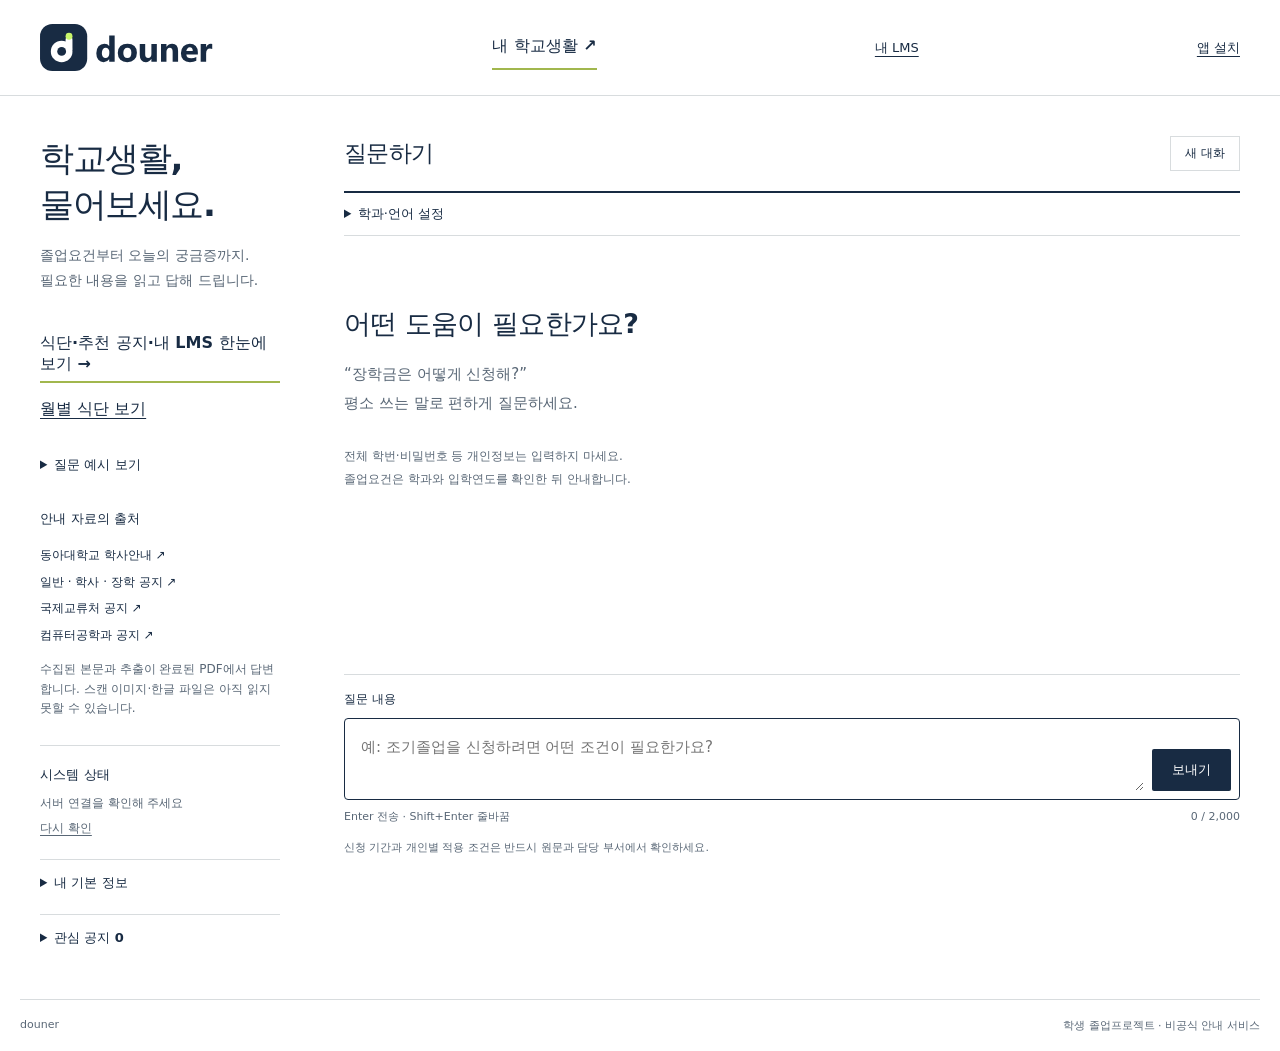
==== html/chat.html @ 3a292346 "Initail commit : douner RAG v2" ====
<!DOCTYPE html>

<html lang="ko">
<head>
<meta charset="utf-8"/><meta content="width=device-width,initial-scale=1,viewport-fit=cover" name="viewport"/>
<title>질문하기 · douner</title><link href="style.css" rel="stylesheet"/><link href="student.css" rel="stylesheet"/><script defer="" src="student.js"></script><script defer="" src="app.js"></script>
<meta content="#182b43" name="theme-color"/><meta content="yes" name="apple-mobile-web-app-capable"/><meta content="douner" name="apple-mobile-web-app-title"/>
<link href="/manifest.webmanifest" rel="manifest"/><link href="/icons/apple-touch-icon.png" rel="apple-touch-icon"/>
<link href="mobile.css" rel="stylesheet"/><script defer="" src="pwa.js"></script>
<link href="icons/favicon-32.png" rel="icon" sizes="32x32" type="image/png"/><link href="personal-demo.css" rel="stylesheet"/></head>
<body>
<a class="skip" href="#question">질문 입력으로 이동</a>
<header class="site-header"><a class="brand" href="index.html"><img alt="douner" class="brand-logo" height="96" src="icons/douner-logo.svg" width="354"/></a><a class="personal-entry" href="personal-demo.html">내 학교생활 ↗</a></header>
<main class="desk">
<aside class="sidebar" id="student-settings">
<h1>학교생활, <br/>물어보세요.</h1>
<p class="intro">졸업요건부터 오늘의 궁금증까지.<br/>필요한 내용을 읽고 답해 드립니다.</p><p><a class="personal-entry" href="personal-demo.html">식단·추천 공지·내 LMS 한눈에 보기 →</a></p>
<p><a href="meals.html">월별 식단 보기</a></p>
<details class="side-section question-examples"><summary>질문 예시 보기</summary><div class="examples">
<button data-question="졸업하려면 어떤 조건을 확인해야 해?" type="button">졸업하려면 어떤 조건을 확인해야 해?</button>
<button data-question="조기졸업 조건 알려줘" type="button">조기졸업 조건 알려줘</button>
<button data-question="유학생 관련 최근 공지 알려줘" type="button">유학생 관련 최근 공지 알려줘</button>
<button data-question="장학금 신청 공지 알려줘" type="button">장학금 신청 공지 알려줘</button>
<button data-question="컴퓨터공학과 최근 공지 알려줘" type="button">컴퓨터공학과 최근 공지 알려줘</button>
</div></details>
<section class="side-section"><h2>안내 자료의 출처</h2><ul class="source-list"><li><a href="https://www.donga.ac.kr/kor/CMS/Contents/Contents.do?mCode=MN137" rel="noopener noreferrer" target="_blank">동아대학교 학사안내 ↗</a></li><li><a href="https://www.donga.ac.kr/kor/CMS/Board/Board.do?mCode=MN170" rel="noopener noreferrer" target="_blank">일반 · 학사 · 장학 공지 ↗</a></li><li><a href="https://global.donga.ac.kr/global/CMS/Board/Board.do?mCode=MN066" rel="noopener noreferrer" target="_blank">국제교류처 공지 ↗</a></li><li><a href="https://computer.donga.ac.kr/computer/CMS/Board/Board.do?mCode=MN044" rel="noopener noreferrer" target="_blank">컴퓨터공학과 공지 ↗</a></li></ul><p class="micro">수집된 본문과 추출이 완료된 PDF에서 답변합니다. 스캔 이미지·한글 파일은 아직 읽지 못할 수 있습니다.</p></section>
<section class="system-state"><h2>시스템 상태</h2><p id="system-status" role="status">연결 확인 중…</p><button id="refresh-status" type="button">다시 확인</button></section>
<details class="student-panel"><summary>내 기본 정보</summary>
<p class="micro">선택 사항입니다. 이 브라우저에 저장하고, 질문할 때 참고합니다. 다른 기기와 동기화되지 않습니다.</p>
<form id="profile-form">
<label for="profile-department">학과</label><input id="profile-department" list="department-list" maxlength="100" placeholder="예: 컴퓨터공학과"/><datalist id="department-list"></datalist>
<label for="profile-year">입학연도</label><input id="profile-year" max="2100" min="1970" placeholder="예: 2023" type="number"/>
<label for="profile-campus">캠퍼스</label><select id="profile-campus"><option value="">선택 안 함</option><option value="2">승학</option><option value="1">구덕·부민</option></select>
<button type="submit">기본 정보 저장</button><button id="profile-delete" type="button">기본 정보 삭제</button>
</form>
</details>
<details class="student-panel"><summary>관심 공지 <span id="saved-count">0</span> <span id="due-count"></span></summary>
<p class="micro" id="deadline-summary"></p><p class="micro">마감일은 원문 확인 후 직접 설정합니다. 이 브라우저에만 저장됩니다. 앱을 닫으면 알림이 발송되지 않습니다.</p><div id="saved-notices"></div>
</details>
<p class="micro" id="student-status" role="status"></p>
</aside>
<section aria-labelledby="chat-heading" class="chat-panel">
<div class="chat-top"><div><h2 id="chat-heading">질문하기</h2></div><button class="text-button" id="clear-chat" type="button">새 대화</button></div>
<details class="chat-settings"><summary>학과·언어 설정</summary>
<fieldset class="language-picker"><legend>답변 언어</legend><div><button aria-pressed="true" data-lang="ko" type="button">한국어</button><button aria-pressed="false" data-lang="ja" type="button">日本語</button><button aria-pressed="false" data-lang="en" type="button">English</button><button aria-pressed="false" data-lang="zh" type="button">中文</button></div></fieldset>
<div class="scope-picker"><label for="category">학과·자료 범위</label><select id="category"><option value="">전체 자료</option></select><label for="search-mode">답변 범위</label><select id="search-mode"><option value="auto">질문에 맞춰 찾기</option><option value="latest">최근 공지 요약</option><option value="semantic">내용으로 질문하기</option></select><p class="micro">학과별 조건을 질문할 때는 해당 학과를 선택해 주세요. 전체 자료에는 다른 학과의 안내도 포함됩니다.</p></div>
</details>
<div aria-live="polite" aria-relevant="additions text" class="messages" id="messages" role="log">
<div class="welcome" id="welcome"><h3>어떤 도움이 필요한가요?</h3><p>“장학금은 어떻게 신청해?”<br/>평소 쓰는 말로 편하게 질문하세요.</p><p class="micro">전체 학번·비밀번호 등 개인정보는 입력하지 마세요.<br/>졸업요건은 학과와 입학연도를 확인한 뒤 안내합니다.</p></div>
</div>
<form class="composer" id="chat-form"><label for="question">질문 내용</label><div class="input-row"><textarea id="question" maxlength="2000" name="question" placeholder="예: 조기졸업을 신청하려면 어떤 조건이 필요한가요?" required="" rows="2"></textarea><button id="send" type="submit">보내기</button></div><p class="micro">Enter 전송 · Shift+Enter 줄바꿈 <span id="char-count">0 / 2,000</span></p></form>
<div class="panel-note">신청 기간과 개인별 적용 조건은 반드시 원문과 담당 부서에서 확인하세요.</div>
</section>
</main>
<footer class="site-footer"><span>douner</span><span>학생 졸업프로젝트 · 비공식 안내 서비스</span></footer>
<dialog aria-labelledby="deadline-heading" id="deadline-dialog">
<h2 id="deadline-heading">마감일 설정</h2><p id="deadline-title"></p>
<p class="micro">공지 원문에서 신청 마감일을 확인하고 직접 설정해 주세요. 입력 칸을 비우면 마감일을 삭제합니다.</p>
<form id="deadline-form"><label for="deadline-input">마감일시 (한국 시간)</label><input id="deadline-input" type="datetime-local"/><button type="submit">저장</button><button data-close-dialog="" type="button">취소</button></form>
</dialog>
<dialog aria-labelledby="report-heading" id="report-dialog">
<h2 id="report-heading">답변 오류 신고</h2><p class="micro">전송하면 해당 질문·답변·참고자료와 작성한 신고 내용이 운영자에게 전달됩니다. 민감한 개인정보는 작성하지 마세요.</p>
<details><summary>전송할 질문과 답변 확인</summary><pre id="report-preview"></pre></details>
<form id="report-form">
<label for="report-reason">신고 이유</label><select id="report-reason"><option value="wrong_answer">내용이 틀렸어요</option><option value="outdated">오래된 정보예요</option><option value="wrong_source">출처가 맞지 않아요</option><option value="missing_detail">필요한 내용이 빠졌어요</option><option value="other">기타</option></select>
<label for="report-comment">추가 설명 (선택)</label><textarea id="report-comment" maxlength="1000" rows="3"></textarea>
<p class="micro" id="report-status" role="status"></p><button id="report-send" type="submit">신고 전송</button><button data-close-dialog="" type="button">취소</button>
</form>
</dialog>
</body></html>
---- html/style.css ----
/* A quiet reading desk. Existing navy is the only accent. */
:root { --paper:#fff; --white:#fff; --ink:#182b43; --blue:#244e77; --muted:#596776; --line:#d8dcde; --soft:#edf0f2; font-family:"Pretendard","Noto Sans KR","Malgun Gothic",system-ui,sans-serif; color:var(--ink); background:var(--paper); font-synthesis:none; }
* { box-sizing:border-box; }
body { margin:0; }
a { color:inherit; text-underline-offset:4px; }
button,textarea,select { font:inherit; color:inherit; }
button,a { touch-action:manipulation; }
button { cursor:pointer; }
button:disabled { cursor:wait; opacity:.55; }
:focus-visible { outline:2px solid var(--blue); outline-offset:4px; }
.skip { position:fixed; top:-100px; left:20px; background:white; padding:12px; z-index:10; }
.skip:focus { top:12px; }
.site-header { max-width:1320px; margin:auto; padding:24px 40px; display:flex; align-items:center; justify-content:space-between; gap:20px; border-bottom:1px solid var(--line); }
.brand { display:flex; gap:12px; align-items:center; text-decoration:none; font-size:19px; font-weight:700; }
.brand-logo { display:block; width:174px; height:auto; flex-shrink:0; }
@media(max-width:760px){.brand-logo{width:132px}.site-header{flex-wrap:wrap}.site-header .brand{margin-right:auto}}
.brand small { display:block; margin-top:4px; color:var(--muted); font-size:11px; font-weight:400; }
.brand-mark { font-family:serif; font-size:24px; letter-spacing:2px; padding-right:12px; border-right:1px solid var(--line); }
.project-label { font-size:12px; color:var(--muted); }
.desk { max-width:1320px; margin:auto; display:grid; grid-template-columns:240px minmax(0,1fr); gap:64px; padding:40px; }
.sidebar h1 { font-size:34px; line-height:1.35; letter-spacing:-1.4px; margin:0 0 15px; font-weight:650; }
.intro { font-size:14px; line-height:1.8; color:var(--muted); margin:0 0 34px; }
h2 { font-size:13px; font-weight:650; margin:0 0 14px; }
.side-section { margin-top:28px; }
.question-examples summary { cursor:pointer; font-size:13px; font-weight:650; padding:8px 0; }
.examples { display:grid; }
.examples button { border:0; border-bottom:1px solid var(--line); background:none; text-align:left; padding:13px 0; font-size:13px; line-height:1.65; }
.examples button:hover { color:var(--blue); text-decoration:underline; text-underline-offset:4px; }
.source-list { list-style:none; margin:0; padding:0; font-size:12px; line-height:2.2; }
.source-list a { text-decoration:none; }
.source-list a:hover { text-decoration:underline; }
.micro { font-size:12px; line-height:1.65; color:var(--muted); }
.system-state { margin-top:26px; padding-top:20px; border-top:1px solid var(--line); }
.system-state h2 { margin-bottom:8px; }
.system-state p { display:inline; font-size:12px; color:var(--muted); }
.system-state button { display:block; background:none; border:0; text-decoration:underline; text-underline-offset:3px; padding:0; margin-top:8px; color:var(--muted); font-size:12px; }
.chat-panel { min-width:0; display:flex; flex-direction:column; align-self:start; height:calc(100dvh - 180px); min-height:630px; max-height:1000px; }
.chat-top { display:flex; align-items:center; justify-content:space-between; gap:20px; padding:0 0 20px; border-bottom:2px solid var(--ink); }
.chat-top h2 { font-size:23px; margin:0; letter-spacing:-.7px; }
.text-button { background:none; border:1px solid var(--line); padding:8px 14px; font-size:12px; }
.text-button:hover { border-color:var(--ink); }
.language-picker { border:0; border-bottom:1px solid var(--line); padding:12px 0; margin:0; display:flex; align-items:center; gap:12px; }
.language-picker legend { float:left; font-size:12px; color:var(--muted); padding:8px 0; margin-right:18px; }
.language-picker div { display:flex; flex-wrap:wrap; gap:5px; }
.language-picker button { background:none; border:0; border-bottom:2px solid transparent; padding:7px 9px; color:var(--muted); font-size:13px; }
.language-picker button[aria-pressed=true] { border-color:var(--ink); color:var(--ink); font-weight:700; }
.scope-picker { display:flex; flex-wrap:wrap; align-items:center; gap:8px 10px; padding:12px 0; }
.scope-picker label { font-size:12px; color:var(--muted); }
.scope-picker select { min-width:0; max-width:100%; padding:7px 24px 7px 8px; font-size:12px; background:white; border:1px solid var(--line); }
.scope-picker .micro { flex-basis:100%; margin:0; font-size:11px; }
.messages { flex:1; min-height:200px; overflow:auto; padding:28px 12px 20px 0; scrollbar-width:thin; }
.welcome { padding:34px 0; }
.welcome h3 { font-size:27px; font-weight:600; letter-spacing:-.8px; margin:0 0 18px; }
.welcome p { color:var(--muted); font-size:15px; line-height:1.9; }
.welcome .micro { margin-top:28px; font-size:12px; }
.message { margin:0 0 32px; max-width:100%; }
.message-label { font-size:12px; font-weight:650; margin:0 0 10px; }
.bubble { font-size:15px; line-height:1.95; white-space:pre-wrap; overflow-wrap:anywhere; max-width:74ch; }
.message.user { margin-left:15%; }
.message.user .message-label { text-align:right; color:var(--muted); }
.message.user .bubble { margin-left:auto; background:var(--soft); padding:12px 16px; border-radius:4px; }
.references { margin-top:24px; padding-top:14px; border-top:1px solid var(--line); }
.references h3 { font-size:12px; color:var(--muted); margin:0 0 4px; }
.reference { padding:10px 0; }
.reference a { font-size:13px; line-height:1.65; font-weight:500; }
.reference p { margin:5px 0 0; color:var(--muted); font-size:11px; overflow-wrap:anywhere; }
.reference p:nth-of-type(2) { display:none; } /* The title already links to the full source URL. */
.composer { margin-top:auto; padding-top:16px; border-top:1px solid var(--line); }
.composer label { display:block; font-size:12px; font-weight:650; margin-bottom:10px; }
.input-row { display:flex; align-items:stretch; border:1px solid var(--ink); border-radius:4px; padding:8px; gap:8px; }
.input-row textarea { flex:1; min-width:0; resize:vertical; min-height:62px; max-height:140px; border:0; background:white; padding:8px; font-size:15px; line-height:1.6; }
.input-row button { align-self:flex-end; background:var(--ink); border:0; color:white; font-size:13px; padding:12px 20px; border-radius:2px; }
.composer .micro { display:flex; justify-content:space-between; gap:12px; margin:8px 0; font-size:11px; }
.panel-note { color:var(--muted); font-size:11px; line-height:1.6; padding-top:4px; }
.site-footer { max-width:1240px; margin:0 auto; padding:18px 0; border-top:1px solid var(--line); display:flex; justify-content:space-between; gap:15px; font-size:11px; color:var(--muted); }
.landing { max-width:1120px; margin:0 auto; padding:64px 40px; }
.landing h1 { margin:0 0 24px; font-size:clamp(38px,5vw,62px); letter-spacing:-2px; font-weight:650; line-height:1.3; }
.lead { font-size:17px; line-height:1.9; color:var(--muted); }
.primary-link { display:inline-block; background:var(--ink); color:white; text-decoration:none; padding:14px 24px; margin:16px 0 54px; }
.landing-grid { display:grid; grid-template-columns:repeat(3,1fr); gap:40px; padding-top:24px; border-top:1px solid var(--line); }
.landing-grid h2 { font-size:16px; }
.landing-grid p { font-size:14px; line-height:1.8; color:var(--muted); }
.notice-note { margin-top:40px; font-size:12px; color:var(--muted); }
@media(max-width:1000px) { .desk { grid-template-columns:210px minmax(0,1fr); padding:28px; gap:30px; } .site-header { padding:20px 28px; } .site-footer { margin:0 28px; } .scope-picker select { max-width:220px; } }
@media(max-width:760px) { .site-header { padding:18px 20px; } .project-label { display:none; } .desk { display:flex; flex-direction:column; padding:24px 20px; gap:24px; } .sidebar h1 { font-size:25px; margin-bottom:10px; } .sidebar h1 br,.intro br { display:none; } .intro { margin-bottom:16px; font-size:13px; } .side-section { margin-top:16px; } .sidebar section.side-section,.system-state { display:none; } .examples { grid-template-columns:1fr 1fr; gap:0 20px; } .examples button { padding:9px 0; font-size:12px; } .chat-panel { height:auto; min-height:600px; max-height:none; } .messages { max-height:60dvh; min-height:220px; padding-right:0; } .chat-top h2 { font-size:21px; } .welcome { padding:25px 0; } .welcome h3 { font-size:22px; } .bubble { font-size:15px; } .scope-picker select { max-width:calc(100% - 96px); } .site-footer { margin:0 20px; flex-direction:column; } .landing { padding:40px 24px; } .landing-grid { grid-template-columns:1fr; gap:18px; } }
@media(prefers-reduced-motion:reduce) { * { scroll-behavior:auto!important; } }
---- html/student.css ----
.student-panel{margin-top:22px;border-top:1px solid var(--line);padding-top:14px}.student-panel summary{cursor:pointer;font-size:13px;font-weight:650}.student-panel label,dialog label{display:block;font-size:13px;margin:14px 0 6px}.student-panel input,.student-panel select,dialog input,dialog select,dialog textarea{width:100%;min-width:0;box-sizing:border-box;font:inherit;font-size:14px;padding:8px;border:1px solid var(--line);background:white;color:var(--ink)}.student-panel button,dialog button,.save-notice,.report-answer{font:inherit;font-size:12px;padding:7px 10px;border:1px solid var(--line);background:white;color:var(--ink);margin:10px 6px 0 0}.saved-notice{border-top:1px solid var(--line);padding:14px 0}.saved-notice a{font-size:13px;line-height:1.7;overflow-wrap:anywhere}.saved-notice .micro{margin-bottom:0}.report-answer{display:block;margin-top:16px}dialog{border:1px solid var(--line);max-width:520px;width:calc(100% - 36px);max-height:85dvh;overflow:auto;color:var(--ink);padding:24px}dialog::backdrop{background:rgb(0 0 0 / 35%)}dialog h2{font-size:20px}dialog pre{white-space:pre-wrap;overflow-wrap:anywhere;max-height:220px;overflow:auto;font:inherit;font-size:13px;line-height:1.7}dialog button[type=submit]{background:var(--ink);color:white}dialog p{line-height:1.7}dialog summary{cursor:pointer;font-size:13px}
---- html/mobile.css ----
.mobile-nav{display:none}.install-link{font-size:13px;white-space:nowrap}.network-notice,.update-notice{max-width:1240px;margin:0 auto;padding:12px 20px;background:#edf0f2;font-size:13px;line-height:1.6}.network-notice[hidden]{display:none}.update-notice button{margin-left:8px;padding:8px 12px;border:1px solid var(--ink);background:white}.chat-settings{border-bottom:1px solid var(--line)}.chat-settings summary{padding:12px 0;cursor:pointer;font-size:13px}.install-page{max-width:720px;margin:auto;padding:40px 24px}.install-page h1{font-size:30px;line-height:1.4}.install-page h2{font-size:19px;margin:30px 0 12px}.install-page p,.install-page li{line-height:1.85}.install-page li{margin:8px 0}.install-page button{padding:13px 20px;background:var(--ink);color:white;border:0;min-height:44px}.install-page img{width:72px;height:72px;border-radius:16px}.install-page .micro{font-size:13px}#student-settings{scroll-margin-top:20px}.brand{min-width:0}.reference a{overflow-wrap:anywhere}
@media(min-width:761px){.chat-settings{margin-bottom:8px}.chat-settings .scope-picker{padding-top:8px}}
@media(max-width:760px){
  body{padding-bottom:calc(66px + env(safe-area-inset-bottom));padding-left:env(safe-area-inset-left);padding-right:env(safe-area-inset-right)}
  .site-header{padding:calc(12px + env(safe-area-inset-top)) 16px 12px;gap:12px}.brand{font-size:17px;gap:9px}.brand-mark{font-size:21px;padding-right:9px}.brand small{font-size:10px}.site-header>a:not(.brand){font-size:12px;white-space:nowrap}
  .desk{padding:16px;gap:32px}.chat-panel{order:-1;min-height:430px;height:calc(100dvh - 165px - env(safe-area-inset-top) - env(safe-area-inset-bottom));max-height:none;width:100%}
  .chat-top{padding-bottom:10px}.chat-top h2{font-size:21px}.chat-top button{min-height:44px}.chat-settings{flex-shrink:0}.chat-settings summary{min-height:44px;padding:12px 0}.chat-settings[open]{max-height:230px;overflow:auto}.language-picker{padding-top:0;display:block}.language-picker legend{float:none;margin:0;padding:4px 0}.language-picker button{min-height:44px;padding:8px 10px}.scope-picker{gap:8px}.scope-picker label{width:88px}.scope-picker select{font-size:16px;min-height:44px;max-width:calc(100% - 102px);flex:1}.scope-picker .micro{font-size:12px}
  .messages{min-height:80px;max-height:none;padding:16px 0;overscroll-behavior:contain}.welcome{padding:16px 0}.welcome h3{font-size:22px}.welcome .micro{margin-top:16px}.message{margin-bottom:24px}.bubble{font-size:16px;line-height:1.85}.message.user{margin-left:10%}.composer{flex-shrink:0;padding-top:10px;background:white}.composer label{margin-bottom:6px}.input-row{padding:5px;gap:4px}.input-row textarea{font-size:16px;min-height:50px;max-height:100px}.input-row button{min-height:44px;padding:10px 14px}.panel-note{font-size:10px}
  .sidebar{width:100%;border-top:1px solid var(--line);padding-top:24px}.sidebar h1{font-size:24px}.student-panel input,.student-panel select,dialog input,dialog select,dialog textarea{font-size:16px;min-height:44px}.student-panel button,dialog button,.save-notice,.report-answer{min-height:44px}.student-panel summary{min-height:44px}.saved-notice a{overflow-wrap:anywhere}
  .mobile-nav{position:fixed;bottom:0;left:0;right:0;z-index:5;display:grid;grid-template-columns:repeat(4,1fr);padding:4px max(8px,env(safe-area-inset-right)) calc(4px + env(safe-area-inset-bottom)) max(8px,env(safe-area-inset-left));border-top:1px solid var(--line);background:white}.mobile-nav a{min-height:50px;display:flex;align-items:center;justify-content:center;text-decoration:none;font-size:13px;color:var(--muted)}.mobile-nav a[aria-current=page]{color:var(--ink);font-weight:700;border-top:2px solid var(--ink)}
  .meal-page{padding:24px 16px}.meal-filter input,.meal-filter select,.meal-filter button{font-size:16px;min-height:44px;max-width:100%}.meal-calendar button{min-height:64px}.site-footer{margin:0 16px}.install-page{padding:24px 20px}.landing{padding:36px 20px}.landing h1{font-size:36px}.primary-link{margin-bottom:20px}
}
---- html/personal-demo.css ----
.personal-entry{display:inline-flex;align-items:center;min-height:44px;font-weight:700;color:#182b43;text-decoration:none;border-bottom:2px solid #a1b74d;padding:6px 0}
#brief-cafeteria{display:block;width:100%;margin-bottom:16px}.selected-meal{max-height:390px;overflow-y:auto;scrollbar-width:thin;padding-right:8px;overscroll-behavior:contain}
body[data-personal-demo]{background:#f4f5f1;color:#182b43}
.dashboard-nav{display:flex;gap:24px;align-items:center;font-size:14px}.dashboard-nav a{text-decoration:none}.dashboard-nav [aria-current]{font-weight:750;border-bottom:2px solid #8caa43;padding:10px 0}
.personal-dashboard{max-width:1200px;margin:44px auto;padding:0 28px 80px;line-height:1.65}
.dashboard-intro{border-left:5px solid #9bb44d;padding-left:22px;margin-bottom:22px}.dashboard-intro h1{font-size:clamp(28px,4vw,40px);letter-spacing:-1.8px;line-height:1.25;margin:0 0 12px}.dashboard-intro p{color:#53616a;margin:0}
.personal-dashboard #account-status{font-size:13px;color:#53616a}.personal-dashboard #brief-panel{border:0;padding:0;margin-top:24px}
.personal-dashboard #brief-summary{font-size:15px;margin:0 0 8px}.personal-dashboard #today-glance{background:#e7ecd9;padding:14px 18px;border-left:3px solid #718838;margin:12px 0 24px;font-weight:650}
.dashboard-top-grid{display:grid;grid-template-columns:minmax(0,0.85fr) minmax(0,1.4fr);gap:24px;align-items:start}.dashboard-bottom-grid{display:grid;grid-template-columns:1fr 1fr;gap:24px;margin-top:24px}
.personal-dashboard .dashboard-card{background:#fff;border:1px solid #dce1d8;border-top:3px solid #182b43;padding:26px;min-width:0;margin-top:0}
.dashboard-card h3,.dashboard-card h2{margin:0 0 12px;font-size:22px;letter-spacing:-.7px}.dashboard-card>p{font-size:14px;color:#53616a}.meal-card{border-top-color:#8caa43!important}.meal-card label{display:inline-block;margin:0 10px 14px 0;font-size:14px}.meal-card #brief-campus{width:auto;padding:6px 12px;min-height:40px}
#brief-meals h4{margin:20px 0 8px;font-size:16px}#brief-meals pre{white-space:pre-wrap;overflow-wrap:anywhere;font:inherit;line-height:1.9;margin:0;padding:14px 0;border-top:1px solid #e5e8e1}#brief-meals>p{font-size:12px;color:#5a666d}.dashboard-text-link{display:inline-block;margin-top:20px;font-size:14px;font-weight:700}
.notice-card #interest-results{max-height:570px;overflow:auto;scrollbar-width:thin;padding-right:8px}.notice-card .interest-card{padding:20px 0}.notice-card .interest-card:first-child{border-top:0}.notice-card .interest-card h4{font-size:17px;line-height:1.55}.notice-card .interest-card p{font-size:14px}.notice-card .interest-card button{font-size:13px;padding:6px 12px;min-height:36px}
.interest-settings{margin-top:18px;border-top:1px solid #dce1d8;padding-top:16px}.personal-dashboard summary{cursor:pointer;font-weight:650;min-height:40px}.personal-dashboard input:not([type=checkbox]){width:100%;box-sizing:border-box;border:1px solid #bac3cb;padding:10px;font:inherit}.personal-dashboard fieldset{border:1px solid #dce1d8;margin:18px 0;padding:12px}.personal-dashboard #interest-form fieldset label{display:inline-flex;gap:6px;margin:6px 12px 6px 0;font-size:14px}
.dashboard-bottom-grid ul{list-style:none;padding:0;margin:16px 0}.dashboard-bottom-grid li{border-top:1px solid #e2e6dd;padding:15px 0;font-size:14px;overflow-wrap:anywhere}.dashboard-bottom-grid li button{background:#eef1e8;color:#182b43;font-size:12px;margin-left:8px;min-height:32px;padding:4px 10px}.dashboard-bottom-grid details{border-top:1px solid #dce1d8;padding-top:16px}
.dashboard-controls{margin:24px 0;display:flex;gap:10px;flex-wrap:wrap}.dashboard-controls #brief-notify{background:transparent;color:#182b43;border:1px solid #b9c2b3}.dashboard-controls .micro{flex-basis:100%;margin:0}.personal-dashboard .lms-card{margin-top:32px}.eyebrow{font-size:11px;letter-spacing:2px;color:#65724b;font-weight:750;margin:0 0 5px}#canvas-logout{float:right;background:transparent;color:#52616a;border:1px solid #c6cec0}.personal-dashboard .login-card{max-width:620px;margin:28px 0}.demo-notes{font-size:13px;border-top:1px solid #dce1d8;margin-top:30px;padding-top:20px}
.personal-dashboard :focus-visible,.personal-entry:focus-visible{outline:3px solid #68842a;outline-offset:4px}.personal-dashboard [hidden]{display:none!important}
@media(max-width:760px){.personal-dashboard{padding:0 18px 60px;margin-top:28px}.dashboard-top-grid,.dashboard-bottom-grid{grid-template-columns:1fr;gap:18px}.personal-dashboard .dashboard-card{padding:20px}.dashboard-nav{gap:14px;font-size:12px}.notice-card #interest-results{max-height:none}.dashboard-intro{padding-left:16px}.dashboard-controls button{width:100%}.personal-dashboard #canvas-logout{float:none;margin-bottom:16px}.site-header .personal-entry{font-size:14px}}
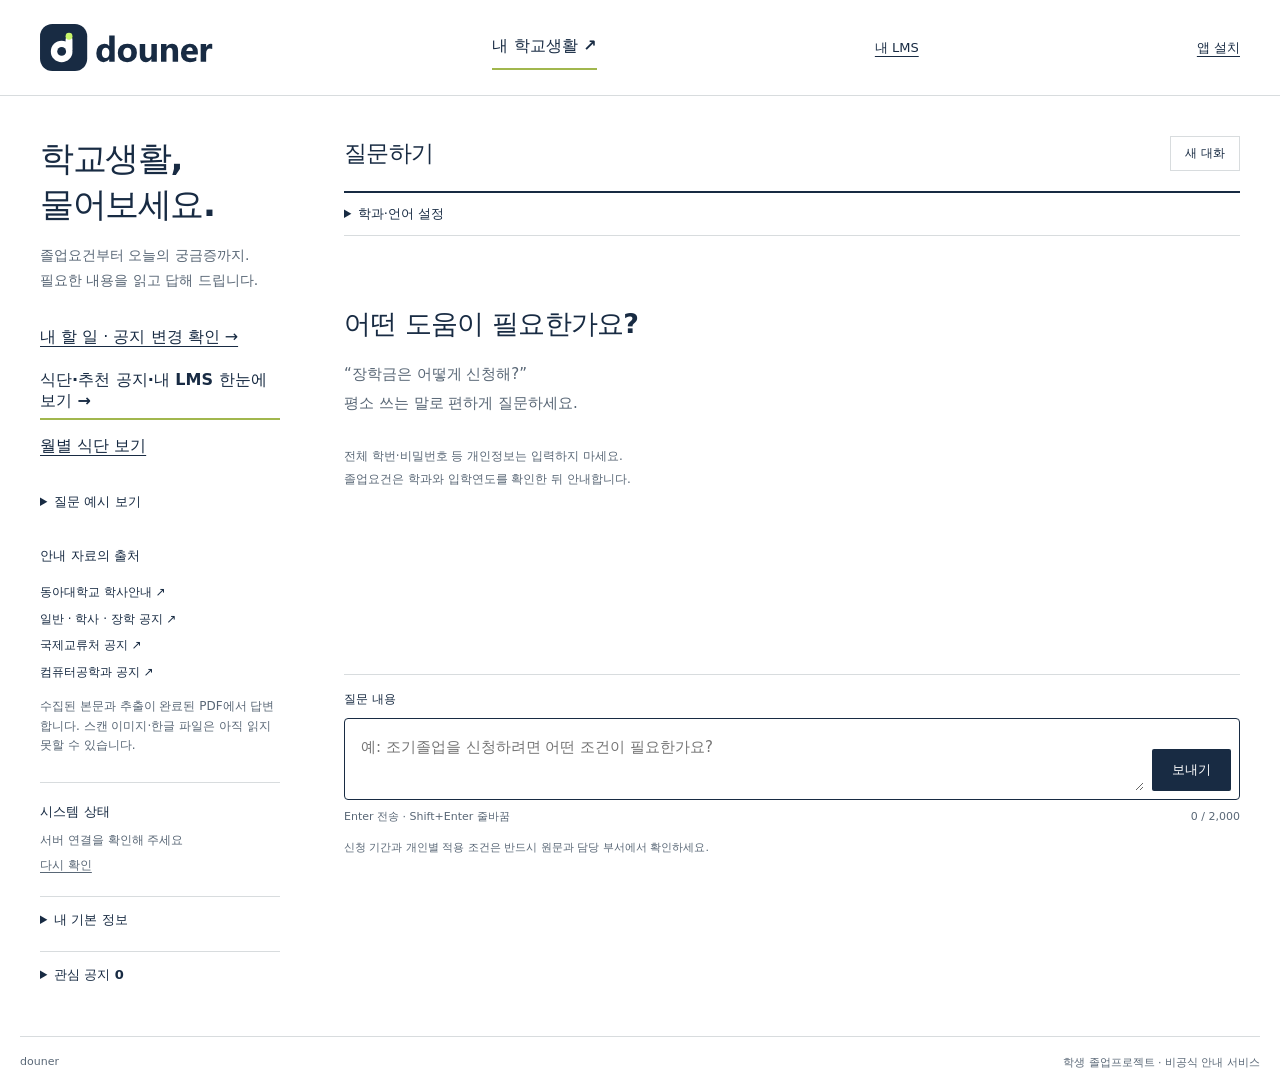
==== commit ed87d1b6: "Improve meals refresh, exam answers, and personal LMS assistant" ====
--- a/html/chat.html
+++ b/html/chat.html
@@ -3,7 +3,7 @@
 <html lang="ko">
 <head>
 <meta charset="utf-8"/><meta content="width=device-width,initial-scale=1,viewport-fit=cover" name="viewport"/>
-<title>질문하기 · douner</title><link href="style.css" rel="stylesheet"/><link href="student.css" rel="stylesheet"/><script defer="" src="student.js"></script><script defer="" src="app.js"></script>
+<title>질문하기 · douner</title><link href="style.css" rel="stylesheet"/><link href="student.css" rel="stylesheet"/><script defer="" src="student.js"></script><script defer="" src="answer-stream.js"></script><script defer="" src="app.js"></script>
 <meta content="#182b43" name="theme-color"/><meta content="yes" name="apple-mobile-web-app-capable"/><meta content="douner" name="apple-mobile-web-app-title"/>
 <link href="/manifest.webmanifest" rel="manifest"/><link href="/icons/apple-touch-icon.png" rel="apple-touch-icon"/>
 <link href="mobile.css" rel="stylesheet"/><script defer="" src="pwa.js"></script>
@@ -14,7 +14,7 @@
 <main class="desk">
 <aside class="sidebar" id="student-settings">
 <h1>학교생활, <br/>물어보세요.</h1>
-<p class="intro">졸업요건부터 오늘의 궁금증까지.<br/>필요한 내용을 읽고 답해 드립니다.</p><p><a class="personal-entry" href="personal-demo.html">식단·추천 공지·내 LMS 한눈에 보기 →</a></p>
+<p class="intro">졸업요건부터 오늘의 궁금증까지.<br/>필요한 내용을 읽고 답해 드립니다.</p><p><a href="tasks.html">내 할 일 · 공지 변경 확인 →</a></p><p><a class="personal-entry" href="personal-demo.html">식단·추천 공지·내 LMS 한눈에 보기 →</a></p>
 <p><a href="meals.html">월별 식단 보기</a></p>
 <details class="side-section question-examples"><summary>질문 예시 보기</summary><div class="examples">
 <button data-question="졸업하려면 어떤 조건을 확인해야 해?" type="button">졸업하려면 어떤 조건을 확인해야 해?</button>
@@ -42,7 +42,7 @@
 <section aria-labelledby="chat-heading" class="chat-panel">
 <div class="chat-top"><div><h2 id="chat-heading">질문하기</h2></div><button class="text-button" id="clear-chat" type="button">새 대화</button></div>
 <details class="chat-settings"><summary>학과·언어 설정</summary>
-<fieldset class="language-picker"><legend>답변 언어</legend><div><button aria-pressed="true" data-lang="ko" type="button">한국어</button><button aria-pressed="false" data-lang="ja" type="button">日本語</button><button aria-pressed="false" data-lang="en" type="button">English</button><button aria-pressed="false" data-lang="zh" type="button">中文</button></div></fieldset>
+<fieldset class="language-picker"><legend>답변 언어</legend><div><button aria-pressed="true" data-lang="auto" type="button">자동 감지 / Auto</button><button aria-pressed="false" data-lang="ko" type="button">한국어</button><button aria-pressed="false" data-lang="ja" type="button">日本語</button><button aria-pressed="false" data-lang="en" type="button">English</button><button aria-pressed="false" data-lang="zh" type="button">中文</button></div></fieldset>
 <div class="scope-picker"><label for="category">학과·자료 범위</label><select id="category"><option value="">전체 자료</option></select><label for="search-mode">답변 범위</label><select id="search-mode"><option value="auto">질문에 맞춰 찾기</option><option value="latest">최근 공지 요약</option><option value="semantic">내용으로 질문하기</option></select><p class="micro">학과별 조건을 질문할 때는 해당 학과를 선택해 주세요. 전체 자료에는 다른 학과의 안내도 포함됩니다.</p></div>
 </details>
 <div aria-live="polite" aria-relevant="additions text" class="messages" id="messages" role="log">
--- a/html/style.css
+++ b/html/style.css
@@ -56,6 +56,9 @@
 .message { margin:0 0 32px; max-width:100%; }
 .message-label { font-size:12px; font-weight:650; margin:0 0 10px; }
 .bubble { font-size:15px; line-height:1.95; white-space:pre-wrap; overflow-wrap:anywhere; max-width:74ch; }
+.source-preview { margin:16px 0; border-top:1px solid #d8dce0; padding-top:12px; }
+.source-preview summary { cursor:pointer; font-size:13px; }
+.source-preview pre { max-height:300px; overflow:auto; white-space:pre; font:12px/1.6 monospace; padding:12px; background:#f5f6f7; }
 .message.user { margin-left:15%; }
 .message.user .message-label { text-align:right; color:var(--muted); }
 .message.user .bubble { margin-left:auto; background:var(--soft); padding:12px 16px; border-radius:4px; }
